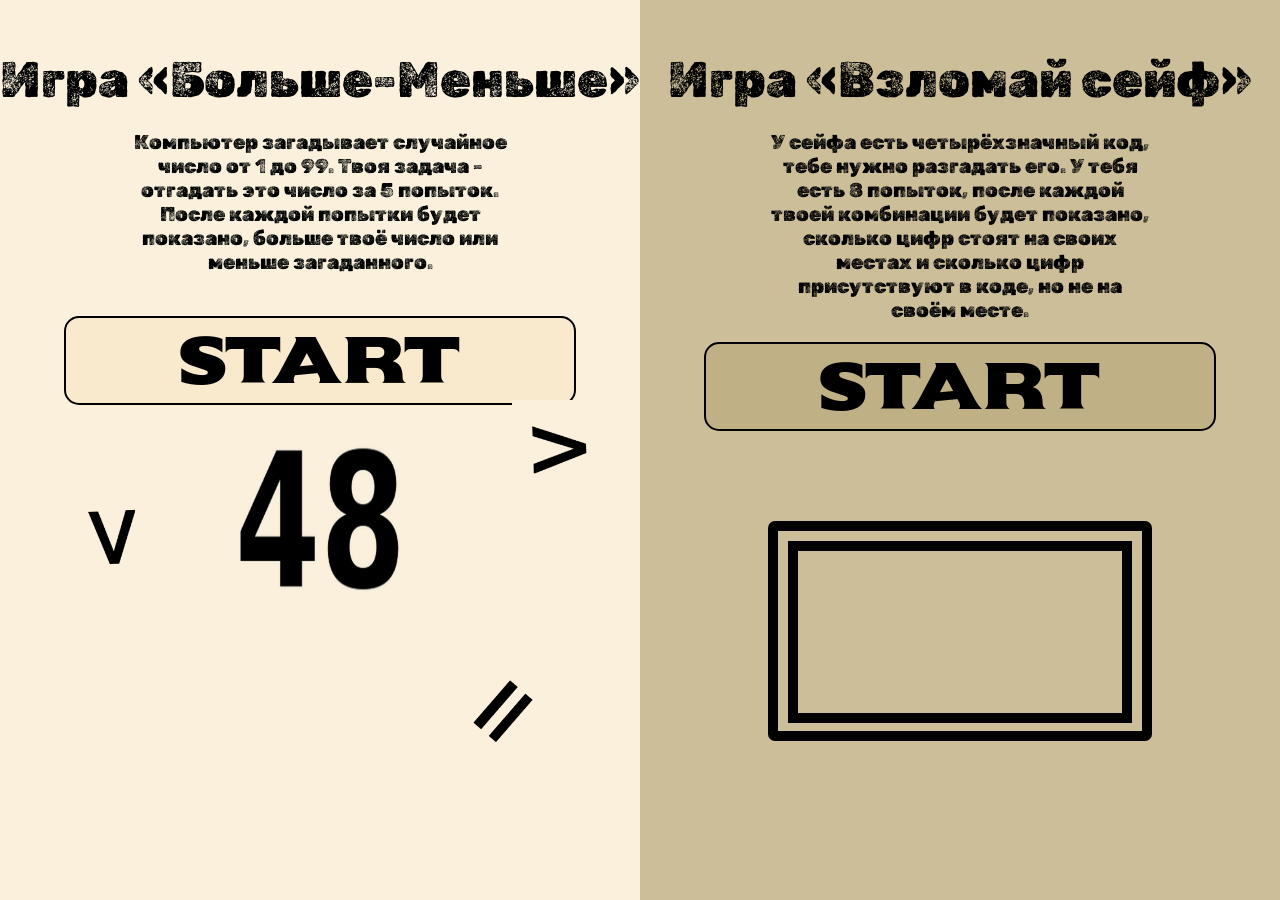
==== Index.html @ 73607fc9 "sec" ====
<!DOCTYPE html>
<html lang="en">
<head>
    <link rel="stylesheet" href="style.css">
    <script src="script.js" defer></script>
    <meta charset="UTF-8">
    <meta name="viewport" content="width=device-width, initial-scale=1.0">
    <title>2 in 1</title>
</head>
<body>
    <div class="one">
        <p class="title1"> Игра «Больше-Меньше» </p>
        <p class="txt1"> Компьютер загадывает случайное число от 1 до 99. Твоя задача - отгадать это число за 5 попыток. После каждой попытки будет показано, больше твоё число или меньше загаданного.</p>
        <div class="button1"> Start </div>
        <img class='numbers' src="numbers.gif">
        <audio id="bg-audio" loop>
            <source src="music.mp3" type="audio/mpeg">
        </audio>
        <img class='equals' src="equals.gif">
        <img class='less' src="less_than.gif">
        <img class='greater' src="greater_than.gif">
    </div>
    <div class="two"> 
        <p class="title2"> Игра «Взломай сейф» </p>
        <p class="txt2"> У сейфа есть четырёхзначный код, тебе нужно разгадать его. У тебя есть 8 попыток, после каждой твоей комбинации будет показано, сколько цифр стоят на своих местах и сколько цифр присутствуют в коде, но не на своём месте. </p>
        <div class="button2"> Start </div>
        <div class="safe">
            <div>
                
            </div>
        </div>
    </div>
</body>
---- style.css ----
@import url('https://fonts.googleapis.com/css2?family=Sekuya&display=swap');
@import url('https://fonts.googleapis.com/css2?family=Black+Ops+One&display=swap');
@import url('https://fonts.googleapis.com/css2?family=Rubik+Dirt&display=swap');

body {
    width: 100vw;
    height: 100vh;
    margin: 0;
    display: flex;
    flex-direction: row;
}

.one {
    width: 50vw;
    height: 100vh;
    text-align: center;
    background-color: #faf0dc;
}

.title1 {
    font-size: 50px;
    font-family: "Rubik Dirt", system-ui;
}

.txt1 {
    text-align: center;
    margin: 0 auto; 
    margin-top: -30px;
    font-family: "Rubik Dirt", system-ui;
    width: 30vw;
    font-size: 20px;
}

.button1 {
    font-size: 65px;
    border: 2px solid black;
    margin-top: 42px;
    margin-left: 5vw;
    margin-right: 5vw;
    cursor: help;
    user-select: none;
    font-family: "Sekuya", system-ui;
    background-color: #f9eacd;
    border-radius: 15px;
}

.numbers {
    margin-top: 20px;
    width: 15vw;
    height: 20vh;
    user-select: none;
}

.equals {
    width: 100px;
    height: 100px;
    position: absolute;
    top: 73vh;
    left: 35vw;
    user-select: none;
}

.less {
    width: 95px;
    height: 95px;
    position: absolute;
    user-select: none;
    left: 40vw;
    bottom: 45vh;
}

.greater {
    width: 95px;
    height: 95px;
    position: absolute;
    bottom: 35vh;
    left: 5vw;
    user-select: none;
}

.two {
    width: 50vw;
    height: 100vh;
    background-color: #cbbe99;
    text-align: center;
}

.title2 {
    font-size: 50px;
    font-family: "Rubik Dirt", system-ui;
    
}

.txt2 {
    text-align: center;
    margin: 0 auto; 
    margin-top: -30px;
    font-family: "Rubik Dirt", system-ui;
    width: 30vw;
    font-size: 20px;
}

.button2 {
    font-size: 65px;
    border: 2px solid black;
    margin-top: 20px;
    margin-left: 5vw;
    margin-right: 5vw;
    cursor: help;
    user-select: none;
    font-family: "Sekuya", system-ui;
    background-color: #c0b085;
    border-radius: 15px;
}

.safe {
    border: black solid 10px;
    border-radius: 7px;
    margin-right: 10vw;
    margin-left: 10vw;
    margin-top: 10vh;
    height: 20vh;
    padding: 10px;
}

.safe div {
    border: black solid 10px;
    height: 18vh;
}
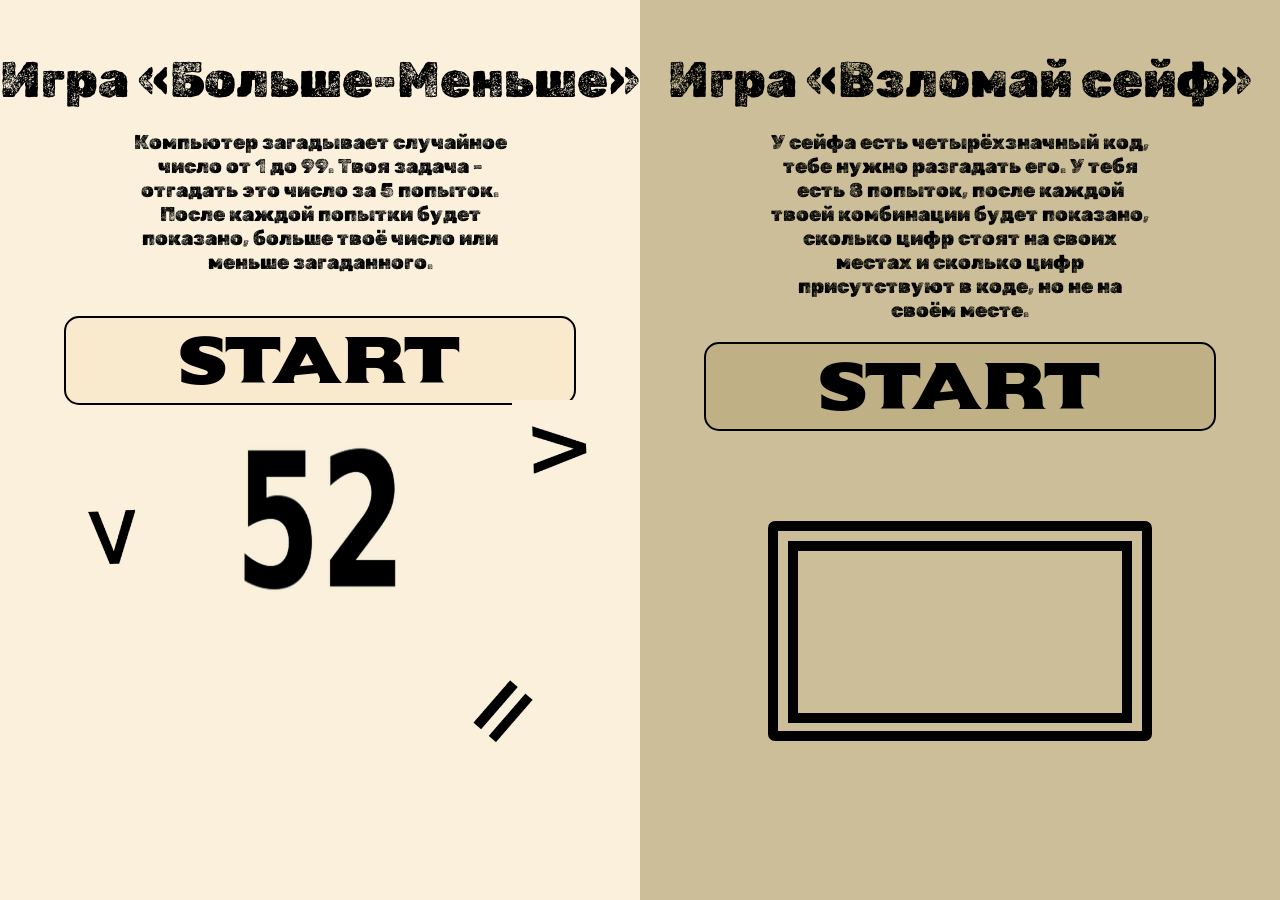
==== commit 24ca1bd3: "исправ ошибки" ====
--- a/Index.html
+++ b/Index.html
@@ -31,3 +31,4 @@
         </div>
     </div>
 </body>
+
